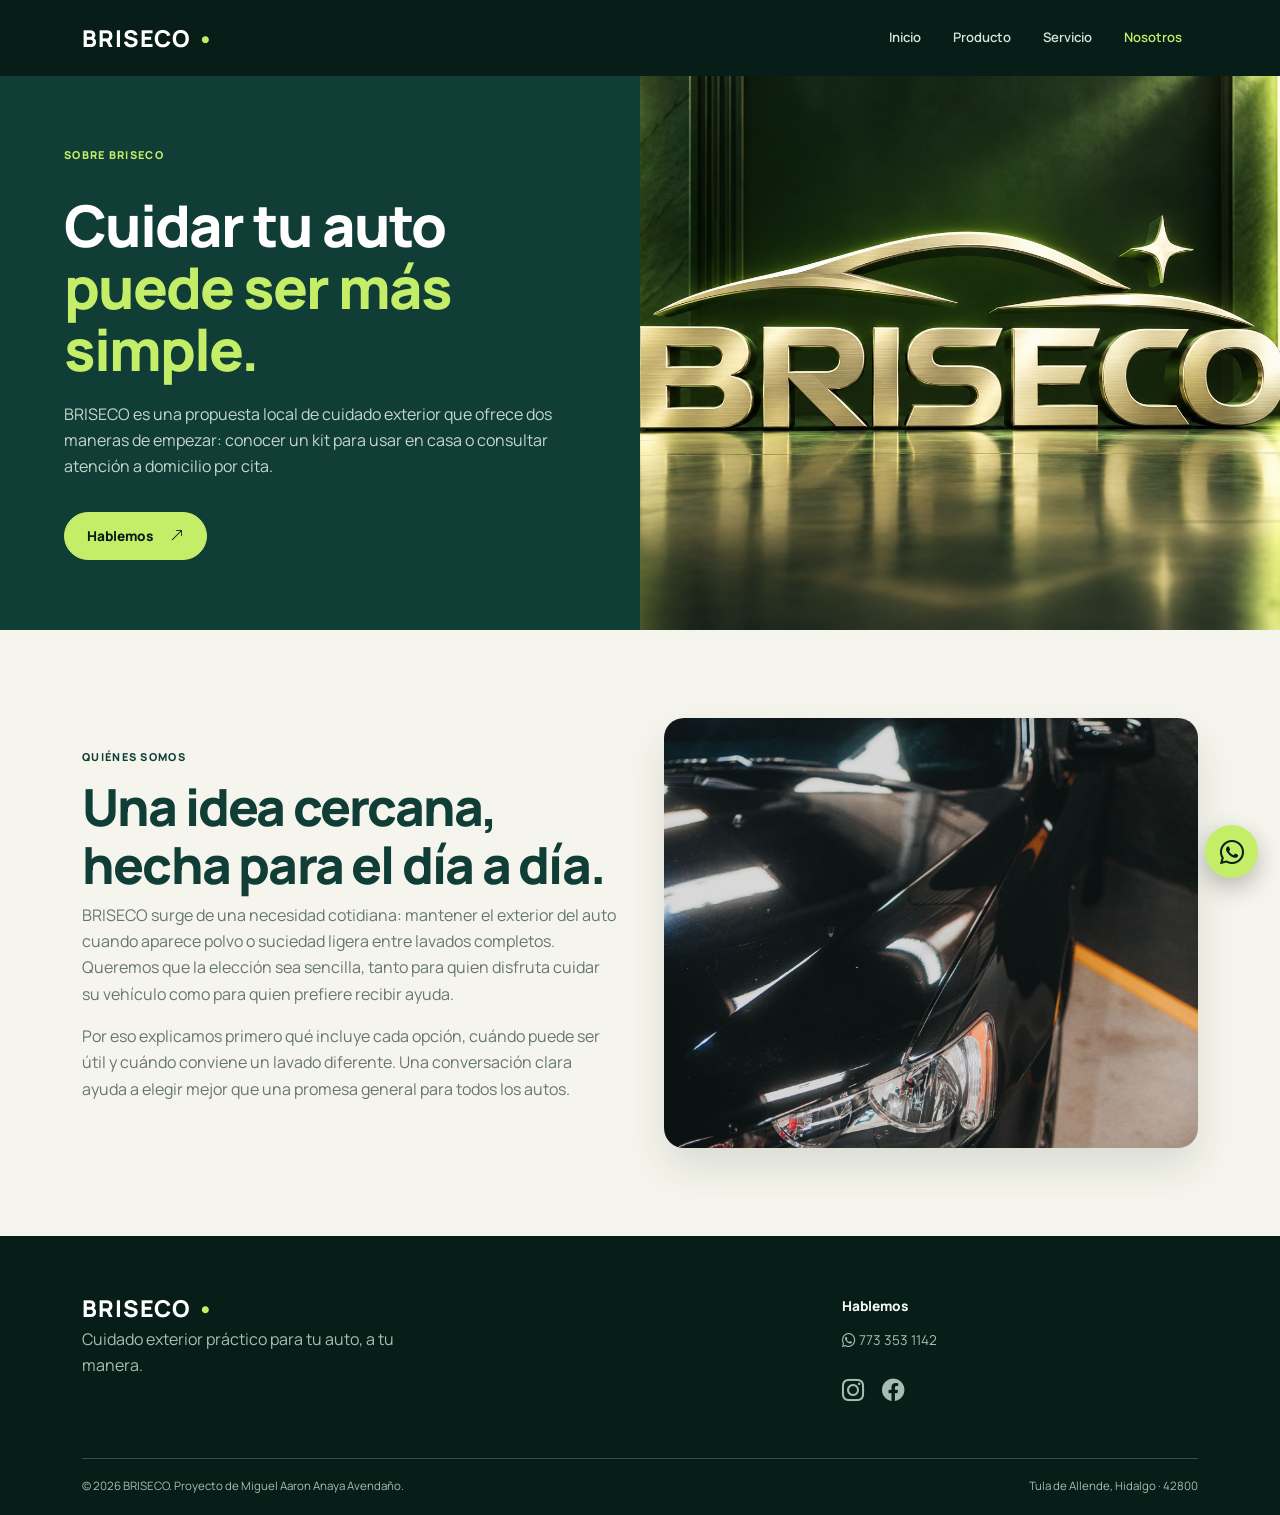
==== nosotros.html @ 742e0d3e "Este es el avance del inicio de Nosotros Profa, aquí empecé la página Nosotros. Puse el logotipo, un" ====
<!DOCTYPE html>
<html lang="es">
<head>
    <meta charset="UTF-8">
    <meta name="viewport" content="width=device-width, initial-scale=1.0">
    <meta name="description" content="Conoce el propósito de BRISECO, propuesta local de cuidado exterior de autos en Tula de Allende.">
    <title>Nosotros | BRISECO</title>
    <link rel="preconnect" href="https://fonts.googleapis.com">
    <link rel="preconnect" href="https://fonts.gstatic.com" crossorigin>
    <link href="https://fonts.googleapis.com/css2?family=Manrope:wght@400;500;600;700;800&display=swap" rel="stylesheet">
    <link href="https://cdn.jsdelivr.net/npm/bootstrap@5.3.8/dist/css/bootstrap.min.css" rel="stylesheet" integrity="sha384-sRIl4kxILFvY47J16cr9ZwB07vP4J8+LH7qKQnuqkuIAvNWLzeN8tE5YBujZqJLB" crossorigin="anonymous">
    <link href="https://cdn.jsdelivr.net/npm/bootstrap-icons@1.13.2/font/bootstrap-icons.min.css" rel="stylesheet">
    <link href="style.css" rel="stylesheet">
</head>
<body>
    <header class="site-header">
        <nav class="navbar navbar-expand-lg" aria-label="Menú principal">
            <div class="container">
                <a class="navbar-brand marca" href="index.html">BRISECO<span>•</span></a>
                <button class="navbar-toggler menu-toggle" type="button" data-bs-toggle="collapse" data-bs-target="#menuPrincipal" aria-controls="menuPrincipal" aria-expanded="false" aria-label="Abrir menú"><i class="bi bi-list" aria-hidden="true"></i></button>
                <div class="collapse navbar-collapse" id="menuPrincipal">
                    <ul class="navbar-nav ms-auto align-items-lg-center">
                        <li class="nav-item"><a class="nav-link" href="index.html">Inicio</a></li>
                        <li class="nav-item"><a class="nav-link" href="producto.html">Producto</a></li>
                        <li class="nav-item"><a class="nav-link" href="servicio.html">Servicio</a></li>
                        <li class="nav-item"><a class="nav-link active" aria-current="page" href="nosotros.html">Nosotros</a></li>
                    </ul>
                </div>
            </div>
        </nav>
    </header>
    <main>
        <section class="page-hero">
            <div class="container-fluid p-0">
                <div class="row g-0 align-items-stretch">
                    <div class="col-lg-6 page-hero-copy d-flex flex-column justify-content-center">
                        <p class="eyebrow light-text">SOBRE BRISECO</p>
                        <h1>Cuidar tu auto<br><span>puede ser más simple.</span></h1>
                        <p>BRISECO es una propuesta local de cuidado exterior que ofrece dos maneras de empezar: conocer un kit para usar en casa o consultar atención a domicilio por cita.</p>
                        <div><a class="btn btn-lima mt-3" href="https://wa.me/527733531142" target="_blank" rel="noopener noreferrer">Hablemos <i class="bi bi-arrow-up-right" aria-hidden="true"></i></a></div>
                    </div>
                    <div class="col-lg-6 page-hero-image"><img src="img/marca-briseco.jpg" alt="Logotipo dorado de BRISECO"></div>
                </div>
            </div>
        </section>

        <section class="section-space">
            <div class="container">
                <div class="row g-5 align-items-center">
                    <div class="col-lg-6">
                        <p class="eyebrow">QUIÉNES SOMOS</p>
                        <h2>Una idea cercana, hecha para el día a día.</h2>
                        <p class="subtle-text">BRISECO surge de una necesidad cotidiana: mantener el exterior del auto cuando aparece polvo o suciedad ligera entre lavados completos. Queremos que la elección sea sencilla, tanto para quien disfruta cuidar su vehículo como para quien prefiere recibir ayuda.</p>
                        <p class="subtle-text">Por eso explicamos primero qué incluye cada opción, cuándo puede ser útil y cuándo conviene un lavado diferente. Una conversación clara ayuda a elegir mejor que una promesa general para todos los autos.</p>
                    </div>
                    <div class="col-lg-6"><div class="photo-frame"><img src="img/foto-auto.jpg" alt="Automóvil oscuro fotografiado en un garaje" loading="lazy"></div></div>
                </div>
            </div>
        </section>

    </main>

    <footer class="site-footer">
        <div class="container">
            <div class="row g-4">
                <div class="col-lg-4"><a class="footer-brand" href="index.html">BRISECO<span>•</span></a><p>Cuidado exterior práctico para tu auto, a tu manera.</p></div>
                <div class="col-lg-4 ms-lg-auto"><h2>Hablemos</h2><a href="https://wa.me/527733531142" target="_blank" rel="noopener noreferrer"><i class="bi bi-whatsapp" aria-hidden="true"></i> 773 353 1142</a><div class="social-links"><a href="https://www.instagram.com/briseco.mx/" target="_blank" rel="noopener noreferrer" aria-label="Instagram de BRISECO"><i class="bi bi-instagram" aria-hidden="true"></i></a><a href="https://www.facebook.com/share/19xxkoG2mr/" target="_blank" rel="noopener noreferrer" aria-label="Facebook de BRISECO"><i class="bi bi-facebook" aria-hidden="true"></i></a></div></div>
            </div>
            <div class="footer-bottom d-flex flex-column flex-md-row justify-content-between"><span>© 2026 BRISECO. Proyecto de Miguel Aaron Anaya Avendaño.</span><span>Tula de Allende, Hidalgo · 42800</span></div>
        </div>
    </footer>
    <a class="floating-whatsapp" href="https://wa.me/527733531142" target="_blank" rel="noopener noreferrer" aria-label="Consultar BRISECO por WhatsApp"><i class="bi bi-whatsapp" aria-hidden="true"></i></a>
    <script src="https://cdn.jsdelivr.net/npm/bootstrap@5.3.8/dist/js/bootstrap.bundle.min.js" integrity="sha384-FKyoEForCGlyvwx9Hj09JcYn3nv7wiPVlz7YYwJrWVcXK/BmnVDxM+D2scQbITxI" crossorigin="anonymous"></script>
    <script src="funtion.js"></script>
</body>
</html>
---- style.css ----
* {
    box-sizing: border-box;
}
html {
    scroll-behavior: smooth;
}
body {
    margin: 0;
    color: #103e37;
    background: #f6f5ed;
    font-family: "Manrope", Arial, sans-serif;
}
img {
    max-width: 100%;
}
a {
    text-decoration: none;
}
h1, h2, h3, h4 {
    font-weight: 800;
    letter-spacing: -0.035em;
}
h2 {
    font-size: clamp(2rem, 4vw, 3.4rem);
    line-height: 1.13;
}
p {
    line-height: 1.65;
}
.site-header {
    background: #071e18;
    position: relative;
    z-index: 10;
}
.navbar {
    min-height: 76px;
}
.marca, .footer-brand {
    color: white;
    font-size: 1.45rem;
    font-weight: 800;
    letter-spacing: 0.04em;
}
.marca:hover, .footer-brand:hover {
    color: white;
}
.marca span, .footer-brand span {
    color: #c5ee68;
    margin-left: 6px;
}
.navbar .nav-link {
    color: #d6e2dc;
    font-size: 0.82rem;
    font-weight: 600;
    margin: 0 8px;
    transition: color .2s ease, transform .2s ease;
}
.navbar .nav-link:hover, .navbar .nav-link.active {
    color: #c5ee68;
}
.navbar .nav-link:hover {
    transform: translateY(-2px);
}
.menu-toggle {
    color: #c5ee68;
    border: 1px solid #547064;
    font-size: 1.7rem;
}
.menu-toggle:focus {
    box-shadow: 0 0 0 3px #c5ee6860;
}
.btn {
    border-radius: 999px;
    font-weight: 800;
    font-size: 0.85rem;
    padding: 13px 22px;
    transition: transform .25s, background .25s, box-shadow .25s;
}
.btn i {
    margin-left: 14px;
}
.btn:hover {
    transform: translateY(-3px);
}

.btn-lima {
    color: #071e18;
    background: #c5ee68;
    border: 1px solid #c5ee68;
}
.btn-lima:hover {
    color: #071e18;
    background: #d8ff85;
    box-shadow: 0 10px 25px #c5ee682d;
}

.btn-dark-green {
    color: white;
    background: #071e18;
    border: 1px solid #071e18;
}
.btn-dark-green:hover {
    color: white;
    background: #245a49;
}

.hero-home {
    background: #071e18;
    color: white;
}
.hero-copy {
    min-height: 620px;
    padding: 70px max(5vw, 32px);
    animation: aparecer .8s ease both;
}
.hero-copy h1 {
    margin: 28px 0 24px;
    font-size: clamp(3.2rem, 5vw, 5.8rem);
    line-height: 1.06;
}
.hero-copy h1 span, .page-hero h1 span {
    color: #c5ee68;
}
.pill {
    display: inline-block;
    width: fit-content;
    border-radius: 999px;
    padding: 9px 15px;
    font-size: 0.67rem;
    font-weight: 800;
    letter-spacing: .08em;
}
.pill-dark {
    color: #c5ee68;
    background: #1b4231;
}
.hero-lead {
    max-width: 550px;
    color: #bdcec4;
    font-size: 1.08rem;
}
.hero-visual {
    min-height: 620px;
    position: relative;
    overflow: hidden;
}
.hero-visual .carousel {
    position: absolute;
    top: 0;
    right: 0;
    bottom: 0;
    left: 0;
}
.hero-visual .carousel-inner, .hero-visual .carousel-item {
    height: 100%;
}
.hero-visual .carousel-item {
    position: relative;
    overflow: hidden;
}
.hero-visual img {
    width: 100%;
    height: 100%;
    object-fit: cover;
    position: absolute;
    top: 0;
    left: 0;
}
.hero-visual .carousel-item.active img {
    animation: acercar 4.5s ease both;
}
.hero-visual .carousel-control-prev, .hero-visual .carousel-control-next {
    width: 12%;
    opacity: 0.8;
}
.hero-visual .carousel-control-prev:hover, .hero-visual .carousel-control-next:hover {
    opacity: 1;
}
.quick-strip {
    padding: 22px 0;
    background: #c5ee68;
}
.quick-strip .col-md-4 {
    transition: transform .3s ease;
}
.quick-strip .col-md-4:hover {
    transform: translateY(-4px);
}
.quick-strip p {
    margin: 0;
    color: #071e18;
}
.quick-strip strong, .quick-strip span {
    display: block;
}
.quick-strip strong {
    font-size: 0.9rem;
}
.quick-strip span {
    margin-top: 3px;
    font-size: 0.82rem;
}

.section-space {
    padding: 88px 0;
}
.eyebrow {
    margin-bottom: 12px;
    color: #103e37;
    font-size: 0.68rem;
    font-weight: 800;
    letter-spacing: .12em;
}
.section-intro, .subtle-text {
    color: #65776e;
}
.offer-card {
    padding: 12px;
    background: white;
    border: 1px solid #e5ebdf;
    border-radius: 21px;
    box-shadow: 0 6px 0 #e3ead9;
    transition: transform .3s, box-shadow .3s;
}
.offer-card:hover, .feature-box:hover, .feature-box.resaltada {
    transform: translateY(-7px);
    box-shadow: 0 18px 35px #173c2a1b;
}
.offer-photo {
    height: 320px;
    position: relative;
    overflow: hidden;
    border-radius: 13px;
}
.offer-photo img {
    width: 100%;
    height: 100%;
    object-fit: cover;
    transition: transform .6s ease, filter .6s ease;
}
.offer-card:hover img {
    transform: scale(1.08);
    filter: brightness(1.08);
}
.offer-content {
    padding: 24px 12px 12px;
}
.offer-content h3 {
    font-size: 1.5rem;
}
.offer-content p {
    color: #65776e;
}
.chip-row {
    display: flex;
    flex-wrap: wrap;
    gap: 8px;
    margin: 18px 0;
}
.chip-row span {
    padding: 7px 12px;
    border-radius: 999px;
    background: #edf3e6;
    color: #225447;
    font-size: 0.7rem;
    font-weight: 800;
    transition: transform .25s ease, background .25s ease;
}
.chip-row span:hover {
    transform: translateY(-3px);
    background: #c5ee68;
}

.dark-section {
    color: white;
    background: #103e37;
}
.dark-section h2 {
    margin-bottom: 24px;
}
.eyebrow.light-text {
    color: #c5ee68;
}
.muted-light {
    color: #bed1c8;
}
.benefit-item {
    display: flex;
    gap: 20px;
    margin: 12px 0;
    padding: 21px;
    border-radius: 15px;
    background: #205246;
    transition: transform .3s, background .3s;
}
.benefit-item:hover {
    transform: translateX(7px);
    background: #296754;
}
.benefit-item > span {
    color: #c5ee68;
    font-size: 0.8rem;
    font-weight: 800;
}
.benefit-item h3 {
    margin-bottom: 5px;
    font-size: 1.1rem;
}
.benefit-item p {
    margin: 0;
    color: #c1d2ca;
    font-size: 0.88rem;
}

.soft-section {
    background: #eaf0e5;
}
.photo-frame {
    overflow: hidden;
    border-radius: 20px;
    box-shadow: 0 20px 40px #092d1b1e;
    transition: box-shadow .5s ease, transform .5s ease;
}
.photo-frame:hover {
    transform: translateY(-6px);
    box-shadow: 0 26px 48px #092d1b30;
}
.photo-frame img {
    display: block;
    width: 100%;
    height: 430px;
    object-fit: cover;
    transition: transform .5s;
}
.photo-frame:hover img {
    transform: scale(1.08);
}

body.animaciones .visible .photo-frame,
body.animaciones .visible .benefit-item {
    animation: aparecerTarjeta .65s ease backwards;
}
body.animaciones .visible .benefit-item:nth-child(2) {
    animation-delay: .12s;
}
body.animaciones .visible .benefit-item:nth-child(3) {
    animation-delay: .24s;
}
@keyframes aparecerTarjeta {
    from { opacity: 0; transform: translateY(20px); }
    to { opacity: 1; transform: translateY(0); }
}

.step-card {
    height: 100%;
    padding: 24px;
    border-top: 1px solid #d6e2d3;
    border-radius: 14px;
    transition: transform .3s ease, background .3s ease, box-shadow .3s ease;
}
.step-card:hover {
    transform: translateY(-6px);
    background: white;
    box-shadow: 0 14px 30px #173c2a1b;
}
.step-number {
    display: grid;
    place-items: center;
    width: 42px;
    height: 42px;
    margin-bottom: 20px;
    border-radius: 50%;
    background: #c5ee68;
    font-size: 0.75rem;
    font-weight: 800;
}
.step-card h3 {
    font-size: 1.06rem;
}
.step-card p {
    margin: 0;
    color: #65776e;
    font-size: 0.9rem;
}
.cta-panel {
    gap: 25px;
    padding: 45px;
    border-radius: 22px;
    background: linear-gradient(110deg, #c5ee68, #e0f7aa, #c5ee68);
    background-size: 200% 100%;
    animation: brilloFondo 9s ease infinite;
}
.cta-panel h2 {
    max-width: 700px;
    font-size: clamp(1.9rem, 3vw, 2.7rem);
}
.cta-panel p:last-child {
    margin: 0;
}
.cta-panel .btn {
    flex: none;
}

@keyframes brilloFondo {
    0%, 100% { background-position: 0% 50%; }
    50% { background-position: 100% 50%; }
}

.page-hero {
    color: white;
    background: #103e37;
    overflow: hidden;
}
.page-hero-copy {
    min-height: 420px;
    padding: 70px max(5vw, 32px);
    animation: aparecer .7s ease both;
}
.page-hero h1 {
    margin: 18px 0 20px;
    font-size: clamp(2.9rem, 4.5vw, 5.1rem);
    line-height: 1.08;
}
.page-hero p:not(.eyebrow) {
    max-width: 610px;
    color: #c6d6ce;
}
.page-hero-image {
    min-height: 420px;
    position: relative;
    overflow: hidden;
    animation: aparecerImagen .9s ease both;
}
.page-hero-image img {
    width: 100%;
    height: 100%;
    object-fit: cover;
    position: absolute;
    top: 0;
    left: 0;
    transition: transform .7s ease, filter .7s ease;
}
.page-hero-image:hover img {
    transform: scale(1.06);
    filter: brightness(1.08);
}

.feature-box {
    height: 100%;
    padding: 25px;
    border: 1px solid #e1e8db;
    border-radius: 18px;
    background: white;
    transition: transform .3s, box-shadow .3s;
}
.feature-box i {
    display: inline-block;
    margin-bottom: 15px;
    color: #103e37;
    font-size: 1.8rem;
    transition: transform .3s ease;
}
.feature-box:hover i {
    transform: rotate(-8deg) scale(1.1);
}
.feature-box h3 {
    font-size: 1.2rem;
}
.feature-box p {
    margin-bottom: 0;
    color: #65776e;
    font-size: 0.9rem;
}

.info-card {
    height: 100%;
    padding: 28px;
    border: 1px solid #dde8d6;
    border-top: 3px solid #d7b66d;
    border-radius: 18px;
    background: white;
    box-shadow: 0 8px 24px #173c2a10;
    transition: transform .3s ease, box-shadow .3s ease, border-color .3s ease;
}
.info-card:hover {
    transform: translateY(-7px);
    border-color: #a7cb79;
    box-shadow: 0 18px 36px #173c2a22;
}
.info-card i {
    display: inline-block;
    margin-bottom: 16px;
    color: #2d7253;
    font-size: 1.9rem;
    transition: transform .3s ease;
}
.info-card:hover i {
    transform: rotate(-8deg) scale(1.12);
}
.info-card h3 {
    font-size: 1.18rem;
}
.info-card p {
    color: #65776e;
    font-size: 0.92rem;
}
.info-card a {
    color: #1f6747;
    font-weight: 800;
}
.info-card a:hover {
    color: #103e37;
}
.numbered-list {
    display: flex;
    gap: 18px;
    margin-bottom: 25px;
}
.numbered-list > span {
    color: #8aad45;
    font-weight: 800;
}
.numbered-list h3 {
    font-size: 1.05rem;
}
.numbered-list p {
    color: #65776e;
}

.check-list {
    padding: 0;
    list-style: none;
}
.check-list li {
    margin: 14px 0;
    padding-left: 28px;
    position: relative;
}
.check-list li::before {
    content: "✓";
    position: absolute;
    left: 0;
    color: #477b41;
    font-weight: 800;
}

.site-footer {
    padding: 55px 0 20px;
    color: #f3f7f1;
    background: #071e18;
}
.site-footer p {
    color: #a8bdb1;
}
.site-footer h2 {
    margin: 8px 0 16px;
    font-size: 0.85rem;
    letter-spacing: 0;
}
.site-footer a:not(.footer-brand) {
    display: block;
    margin: 7px 0;
    color: #a8bdb1;
    font-size: 0.85rem;
    transition: color .25s ease, transform .25s ease;
}
.site-footer a:hover {
    color: #c5ee68;
    transform: translateX(4px);
}
.social-links {
    display: flex;
    gap: 18px;
    margin-top: 15px;
}
.site-footer .social-links a {
    font-size: 1.4rem;
}
.footer-bottom {
    gap: 10px;
    margin-top: 45px;
    padding-top: 18px;
    border-top: 1px solid #315246;
    color: #a8bdb1;
    font-size: 0.72rem;
}
.floating-whatsapp {
    display: grid;
    place-items: center;
    width: 53px;
    height: 53px;
    position: fixed;
    right: 22px;
    bottom: 22px;
    z-index: 20;
    border-radius: 50%;
    color: #071e18;
    background: #c5ee68;
    box-shadow: 0 9px 25px #0004;
    font-size: 1.5rem;
    transition: transform .2s;
    animation: pulso 3s ease-in-out infinite;
}
.floating-whatsapp:hover {
    transform: scale(1.1);
    color: #071e18;
}

@keyframes pulso {
    0%, 100% { box-shadow: 0 9px 25px #0004; }
    50% { box-shadow: 0 9px 28px #c5ee6899; }
}

body.animaciones main > section:not(.hero-home):not(.page-hero) {
    opacity: 0;
    transform: translateY(28px);
    transition: opacity .7s ease, transform .7s ease;
}
body.animaciones main > section.visible:not(.hero-home):not(.page-hero) {
    opacity: 1;
    transform: translateY(0);
}
@keyframes aparecer {
    from { opacity: 0; transform: translateY(15px); }
    to { opacity: 1; transform: translateY(0); }
}
@keyframes acercar {
    from { transform: scale(1.08); }
    to { transform: scale(1); }
}
@keyframes aparecerImagen {
    from { opacity: 0; transform: translateX(22px); }
    to { opacity: 1; transform: translateX(0); }
}

@media (max-width: 991px) {
    .page-hero-copy {
        min-height: 0;
        padding: 65px 6%;
    }
    .page-hero-image {
        min-height: 380px;
    }
    .navbar .nav-link {
        margin: 8px 0;
    }
    .hero-copy {
        min-height: 0;
        padding: 65px 6%;
    }
    .hero-visual {
        min-height: 450px;
    }
}
@media (max-width: 767px) {
    .page-hero-copy {
        padding: 58px 6%;
    }
    .page-hero h1 {
        font-size: 2.8rem;
    }
    .page-hero-image {
        min-height: 310px;
    }
    .cta-panel {
        padding: 28px;
    }
    .photo-frame img {
        height: 310px;
    }
    .section-space {
        padding: 62px 0;
    }
    .offer-photo {
        height: 260px;
    }
    .hero-copy h1 {
        font-size: 3.1rem;
    }
    .hero-visual {
        min-height: 360px;
    }
    .quick-strip .col-md-4 {
        padding-left: 20px;
    }
}
@media (prefers-reduced-motion: reduce) {
    *, *::before, *::after {
        scroll-behavior: auto !important;
        animation-duration: .01ms !important;
        animation-iteration-count: 1 !important;
        transition-duration: .01ms !important;
    }
    body.animaciones main > section {
        opacity: 1 !important;
        transform: none !important;
    }
}
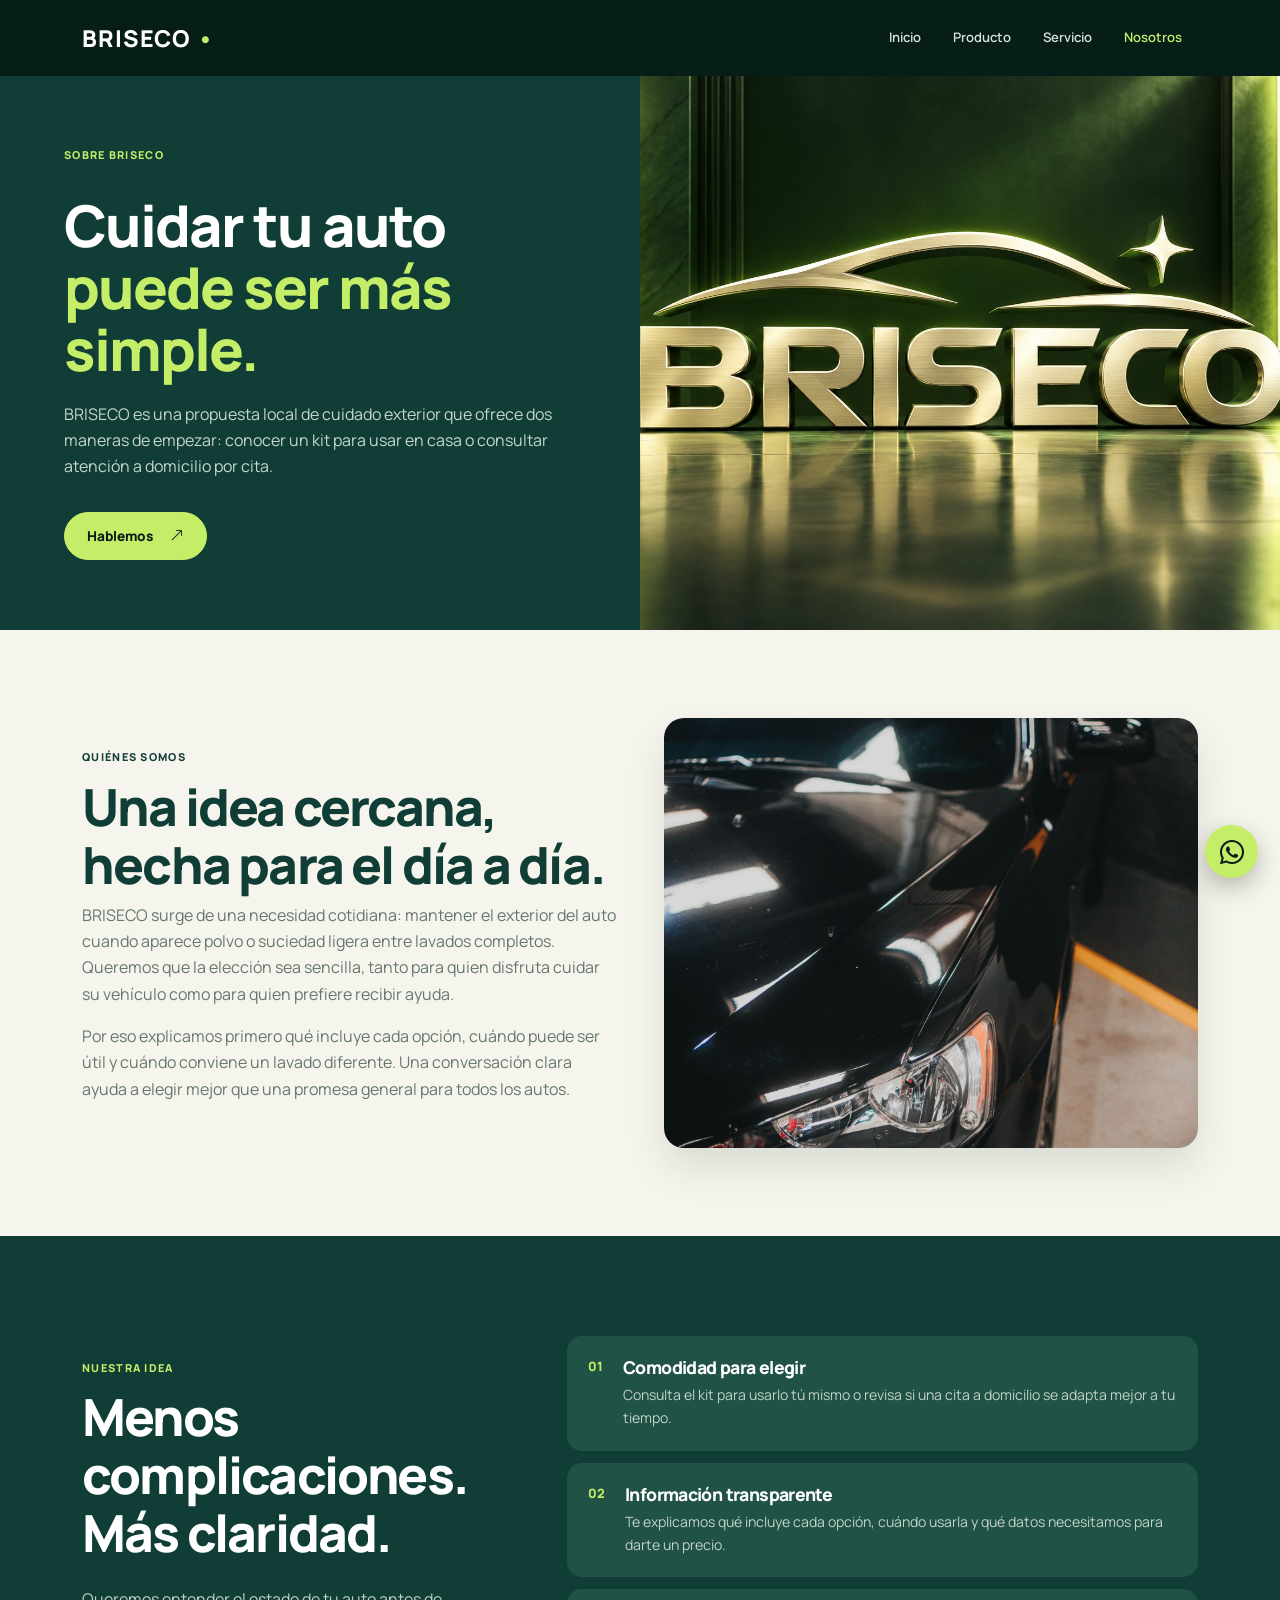
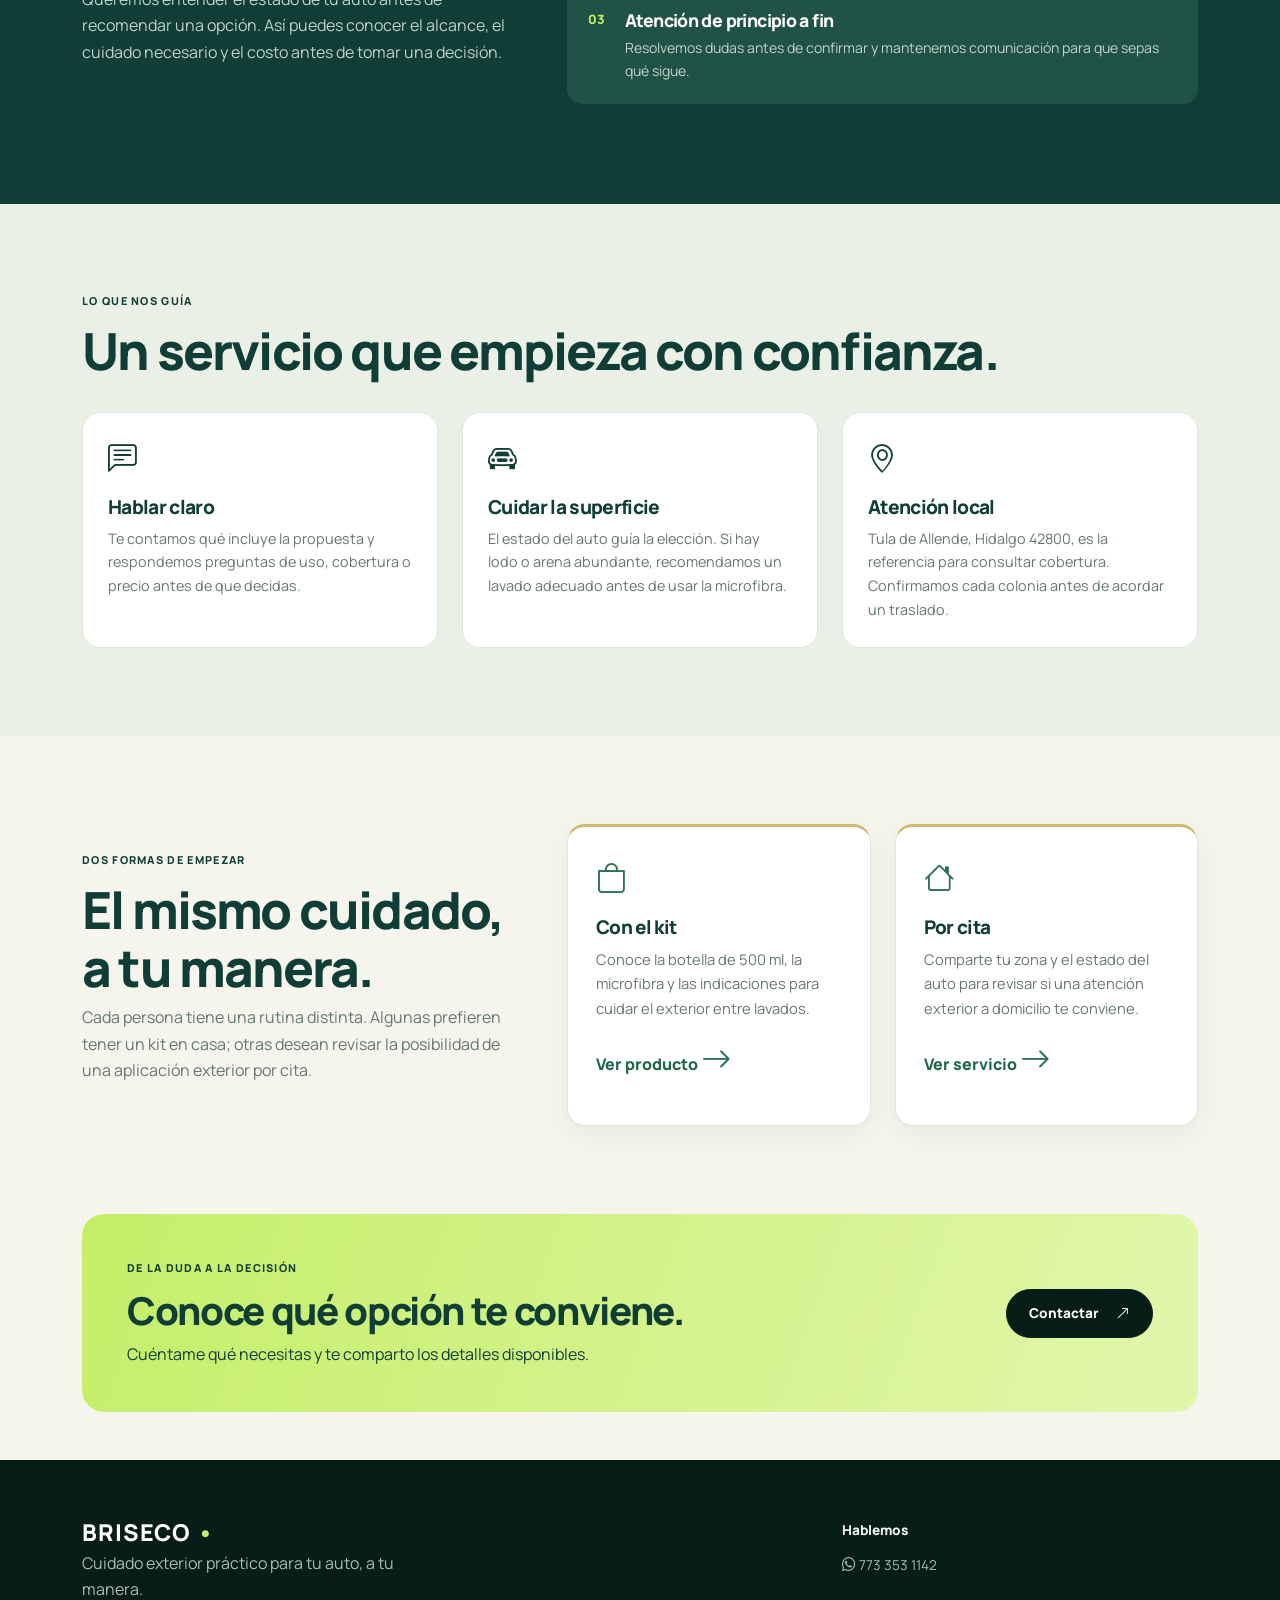
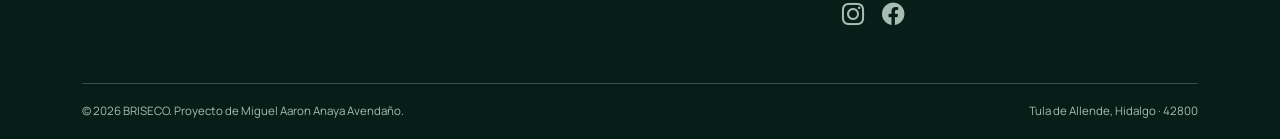
==== commit 3e343a77: "Este es el avance de las ideas de Nosotros Profa, aquí seguí con Nosotros. Agregué la parte donde ex" ====
--- a/nosotros.html
+++ b/nosotros.html
@@ -58,6 +58,50 @@
             </div>
         </section>
 
+        <section class="section-space dark-section">
+            <div class="container">
+                <div class="row g-5 align-items-center">
+                    <div class="col-lg-5"><p class="eyebrow light-text">NUESTRA IDEA</p><h2>Menos complicaciones.<br>Más claridad.</h2><p class="muted-light">Queremos entender el estado de tu auto antes de recomendar una opción. Así puedes conocer el alcance, el cuidado necesario y el costo antes de tomar una decisión.</p></div>
+                    <div class="col-lg-7">
+                        <article class="benefit-item d-flex"><span>01</span><div><h3>Comodidad para elegir</h3><p>Consulta el kit para usarlo tú mismo o revisa si una cita a domicilio se adapta mejor a tu tiempo.</p></div></article>
+                        <article class="benefit-item d-flex"><span>02</span><div><h3>Información transparente</h3><p>Te explicamos qué incluye cada opción, cuándo usarla y qué datos necesitamos para darte un precio.</p></div></article>
+                        <article class="benefit-item d-flex"><span>03</span><div><h3>Atención de principio a fin</h3><p>Resolvemos dudas antes de confirmar y mantenemos comunicación para que sepas qué sigue.</p></div></article>
+                    </div>
+                </div>
+            </div>
+        </section>
+
+        <section class="section-space soft-section">
+            <div class="container">
+                <p class="eyebrow">LO QUE NOS GUÍA</p>
+                <h2>Un servicio que empieza con confianza.</h2>
+                <div class="row g-4 mt-2">
+                    <div class="col-md-4"><article class="feature-box"><i class="bi bi-chat-left-text" aria-hidden="true"></i><h3>Hablar claro</h3><p>Te contamos qué incluye la propuesta y respondemos preguntas de uso, cobertura o precio antes de que decidas.</p></article></div>
+                    <div class="col-md-4"><article class="feature-box"><i class="bi bi-car-front" aria-hidden="true"></i><h3>Cuidar la superficie</h3><p>El estado del auto guía la elección. Si hay lodo o arena abundante, recomendamos un lavado adecuado antes de usar la microfibra.</p></article></div>
+                    <div class="col-md-4"><article class="feature-box"><i class="bi bi-geo-alt" aria-hidden="true"></i><h3>Atención local</h3><p>Tula de Allende, Hidalgo 42800, es la referencia para consultar cobertura. Confirmamos cada colonia antes de acordar un traslado.</p></article></div>
+                </div>
+            </div>
+        </section>
+
+        <section class="section-space">
+            <div class="container">
+                <div class="row g-5 align-items-center">
+                    <div class="col-lg-5">
+                        <p class="eyebrow">DOS FORMAS DE EMPEZAR</p>
+                        <h2>El mismo cuidado, a tu manera.</h2>
+                        <p class="subtle-text">Cada persona tiene una rutina distinta. Algunas prefieren tener un kit en casa; otras desean revisar la posibilidad de una aplicación exterior por cita.</p>
+                    </div>
+                    <div class="col-lg-7">
+                        <div class="row g-4">
+                            <div class="col-sm-6"><div class="info-card"><i class="bi bi-bag" aria-hidden="true"></i><h3>Con el kit</h3><p>Conoce la botella de 500 ml, la microfibra y las indicaciones para cuidar el exterior entre lavados.</p><a href="producto.html">Ver producto <i class="bi bi-arrow-right" aria-hidden="true"></i></a></div></div>
+                            <div class="col-sm-6"><div class="info-card"><i class="bi bi-house" aria-hidden="true"></i><h3>Por cita</h3><p>Comparte tu zona y el estado del auto para revisar si una atención exterior a domicilio te conviene.</p><a href="servicio.html">Ver servicio <i class="bi bi-arrow-right" aria-hidden="true"></i></a></div></div>
+                        </div>
+                    </div>
+                </div>
+            </div>
+        </section>
+
+        <section class="container pb-5"><div class="cta-panel d-flex flex-column flex-lg-row align-items-lg-center justify-content-between"><div><p class="eyebrow">DE LA DUDA A LA DECISIÓN</p><h2>Conoce qué opción te conviene.</h2><p>Cuéntame qué necesitas y te comparto los detalles disponibles.</p></div><a class="btn btn-dark-green" href="https://wa.me/527733531142" target="_blank" rel="noopener noreferrer">Contactar <i class="bi bi-arrow-up-right" aria-hidden="true"></i></a></div></section>
     </main>
 
     <footer class="site-footer">
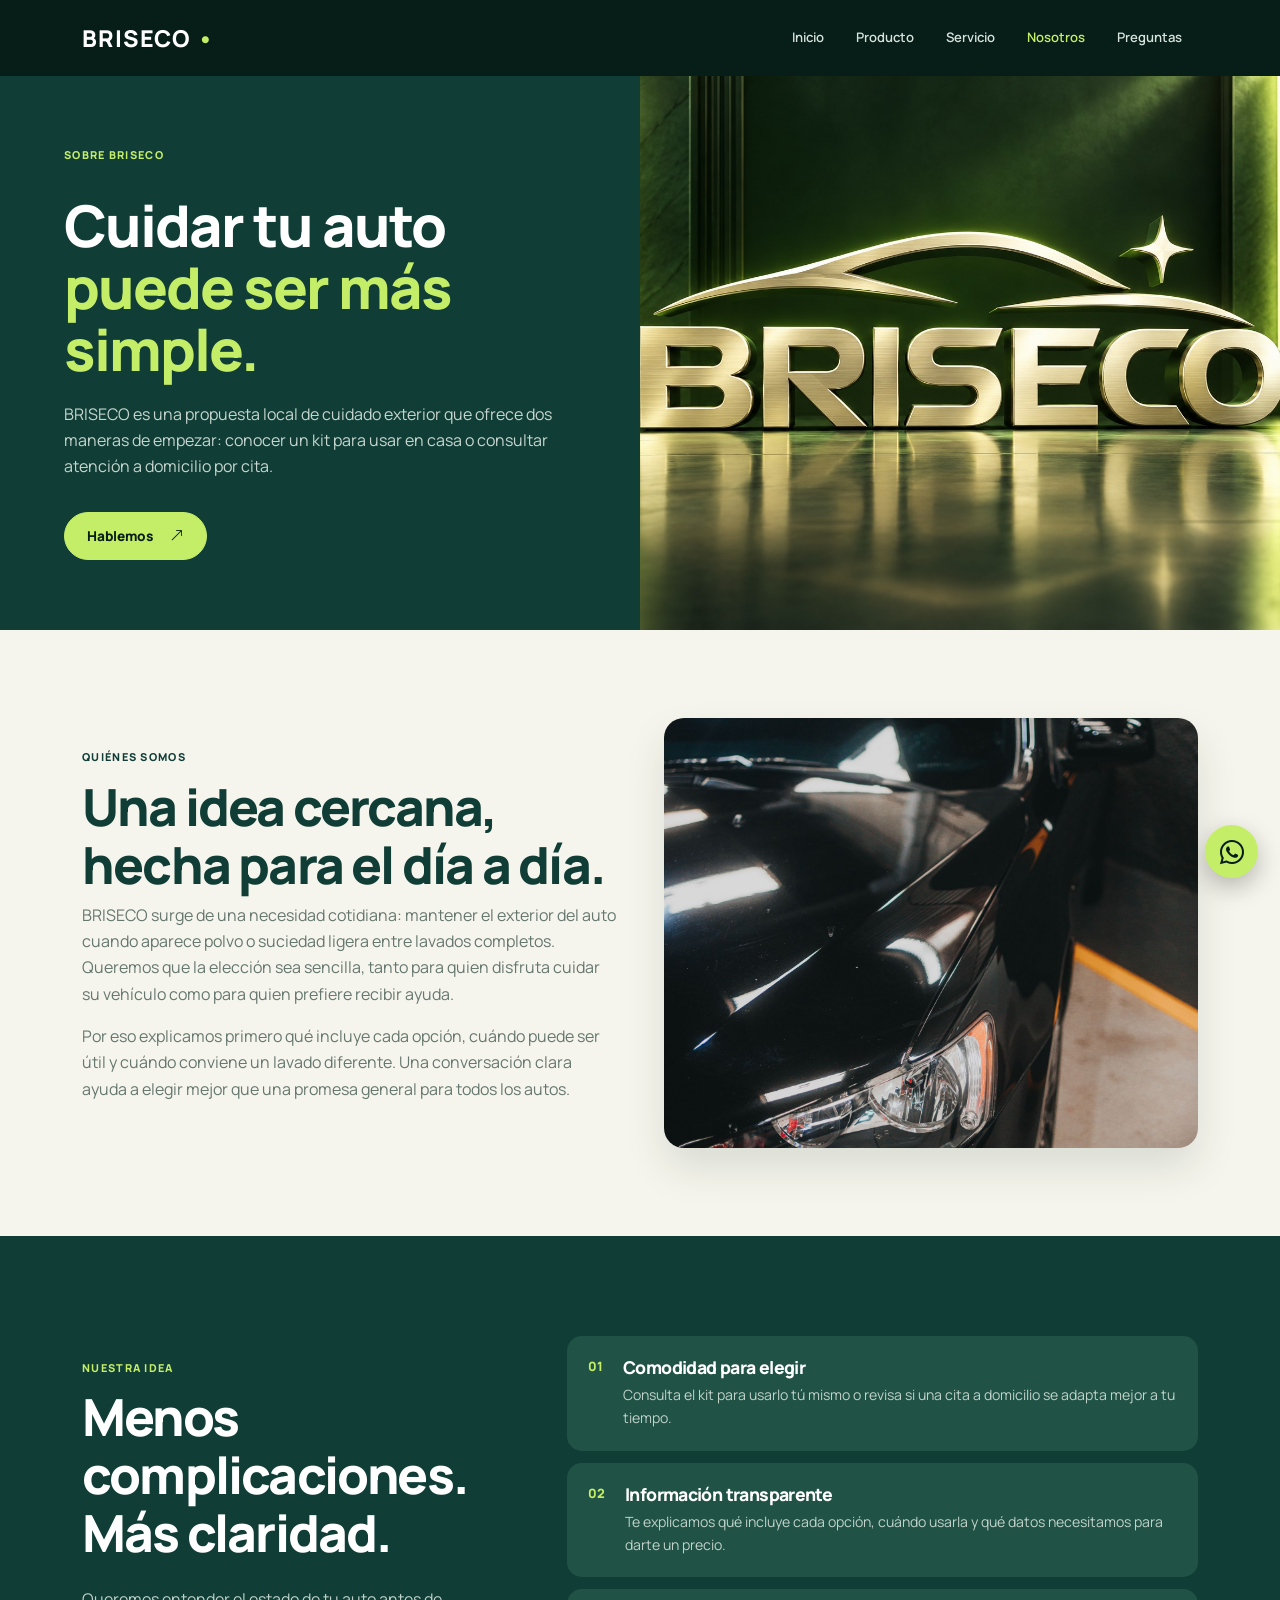
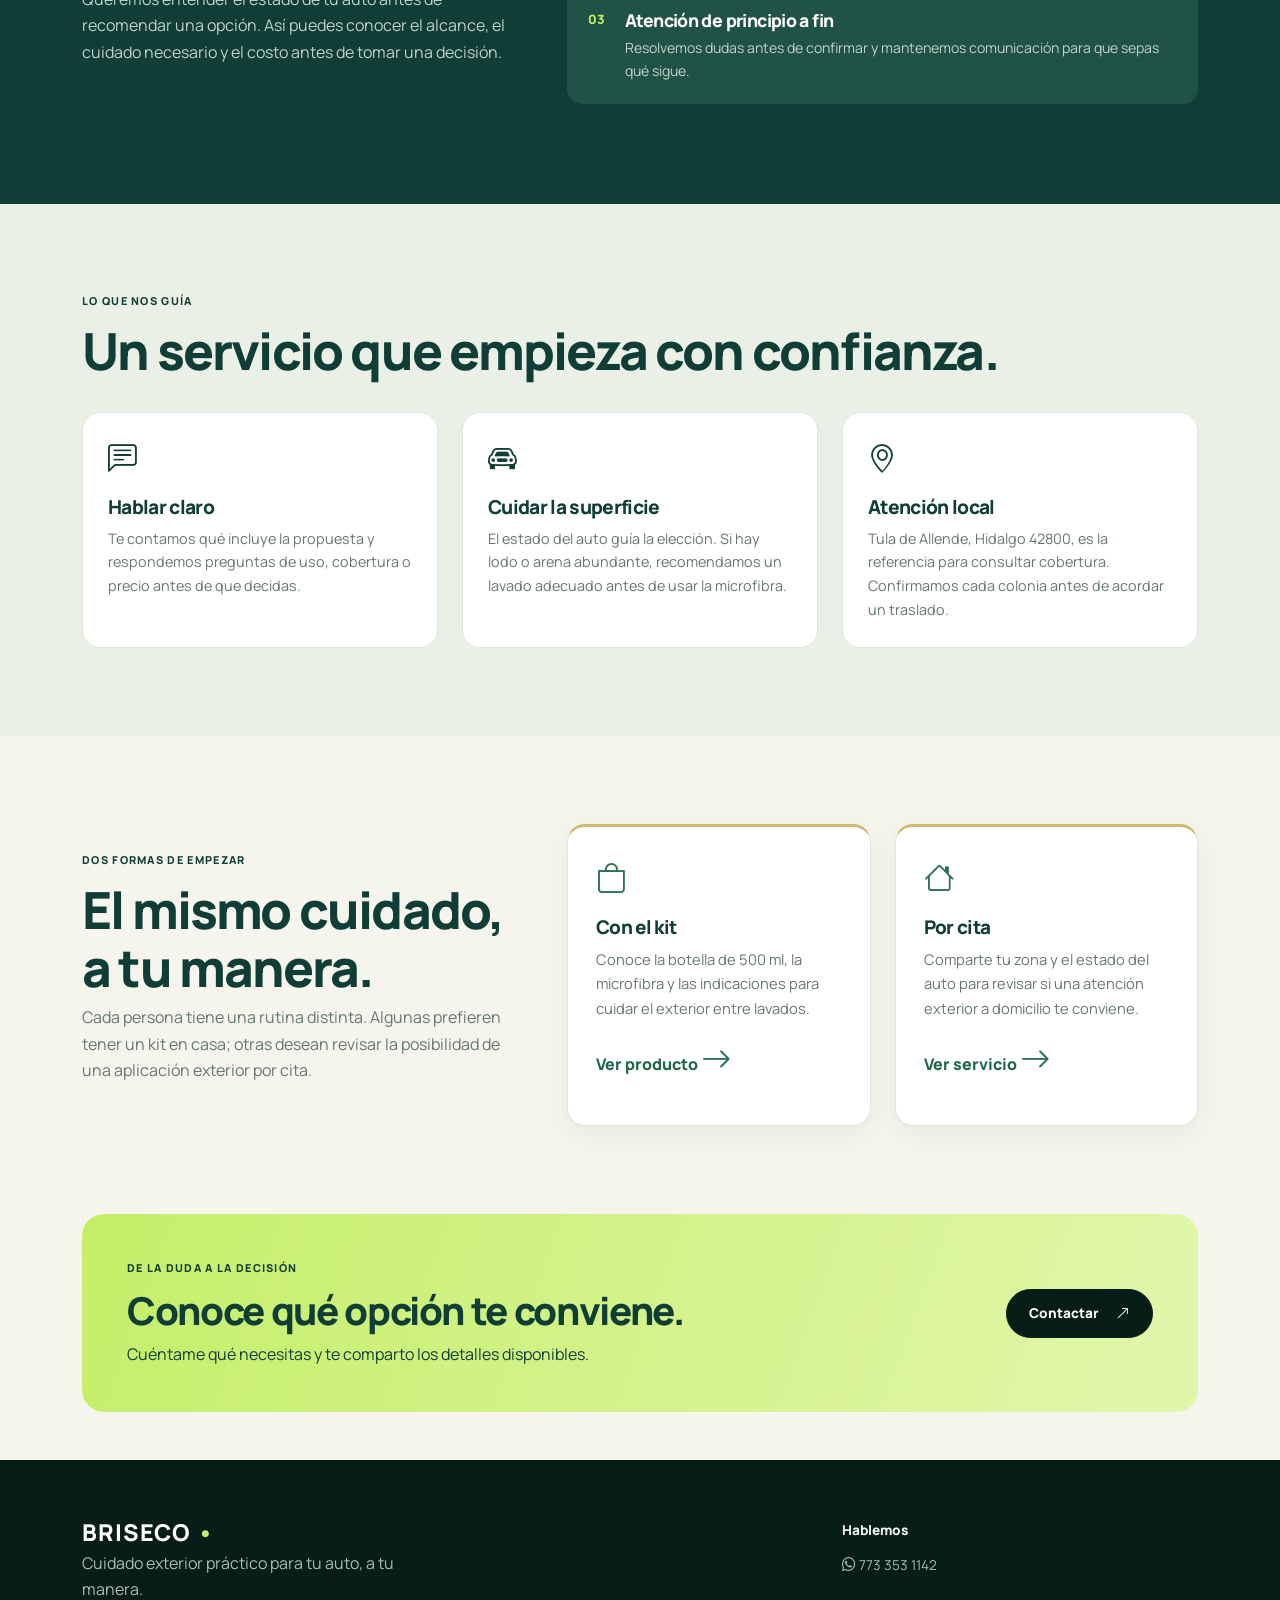
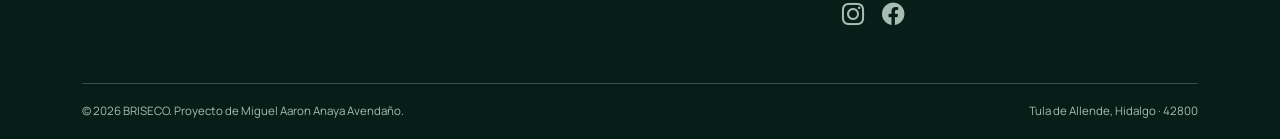
==== commit 9b4abc5a: "Este es el avance de Preguntas frecuentes Profa, aquí hice la página de Preguntas con ocho dudas que" ====
--- a/nosotros.html
+++ b/nosotros.html
@@ -24,6 +24,7 @@
                         <li class="nav-item"><a class="nav-link" href="producto.html">Producto</a></li>
                         <li class="nav-item"><a class="nav-link" href="servicio.html">Servicio</a></li>
                         <li class="nav-item"><a class="nav-link active" aria-current="page" href="nosotros.html">Nosotros</a></li>
+                        <li class="nav-item"><a class="nav-link" href="preguntas.html">Preguntas</a></li>
                     </ul>
                 </div>
             </div>
--- a/style.css
+++ b/style.css
@@ -542,6 +542,34 @@
     left: 0;
     color: #477b41;
     font-weight: 800;
+}
+
+.accordion-item {
+    margin-bottom: 12px;
+    overflow: hidden;
+    border: 1px solid #dce6d5;
+    border-radius: 12px !important;
+    transition: border-color .3s ease, box-shadow .3s ease;
+}
+.accordion-item:hover {
+    border-color: #a7cb79;
+    box-shadow: 0 8px 20px #173c2a12;
+}
+.accordion-button {
+    color: #103e37;
+    background: white;
+    font-weight: 800;
+    box-shadow: none !important;
+}
+.accordion-button:not(.collapsed) {
+    color: #103e37;
+    background: #eaf0e5;
+}
+.accordion-button:focus {
+    border-color: #c5ee68;
+}
+.accordion-body {
+    color: #62756b;
 }
 
 .site-footer {
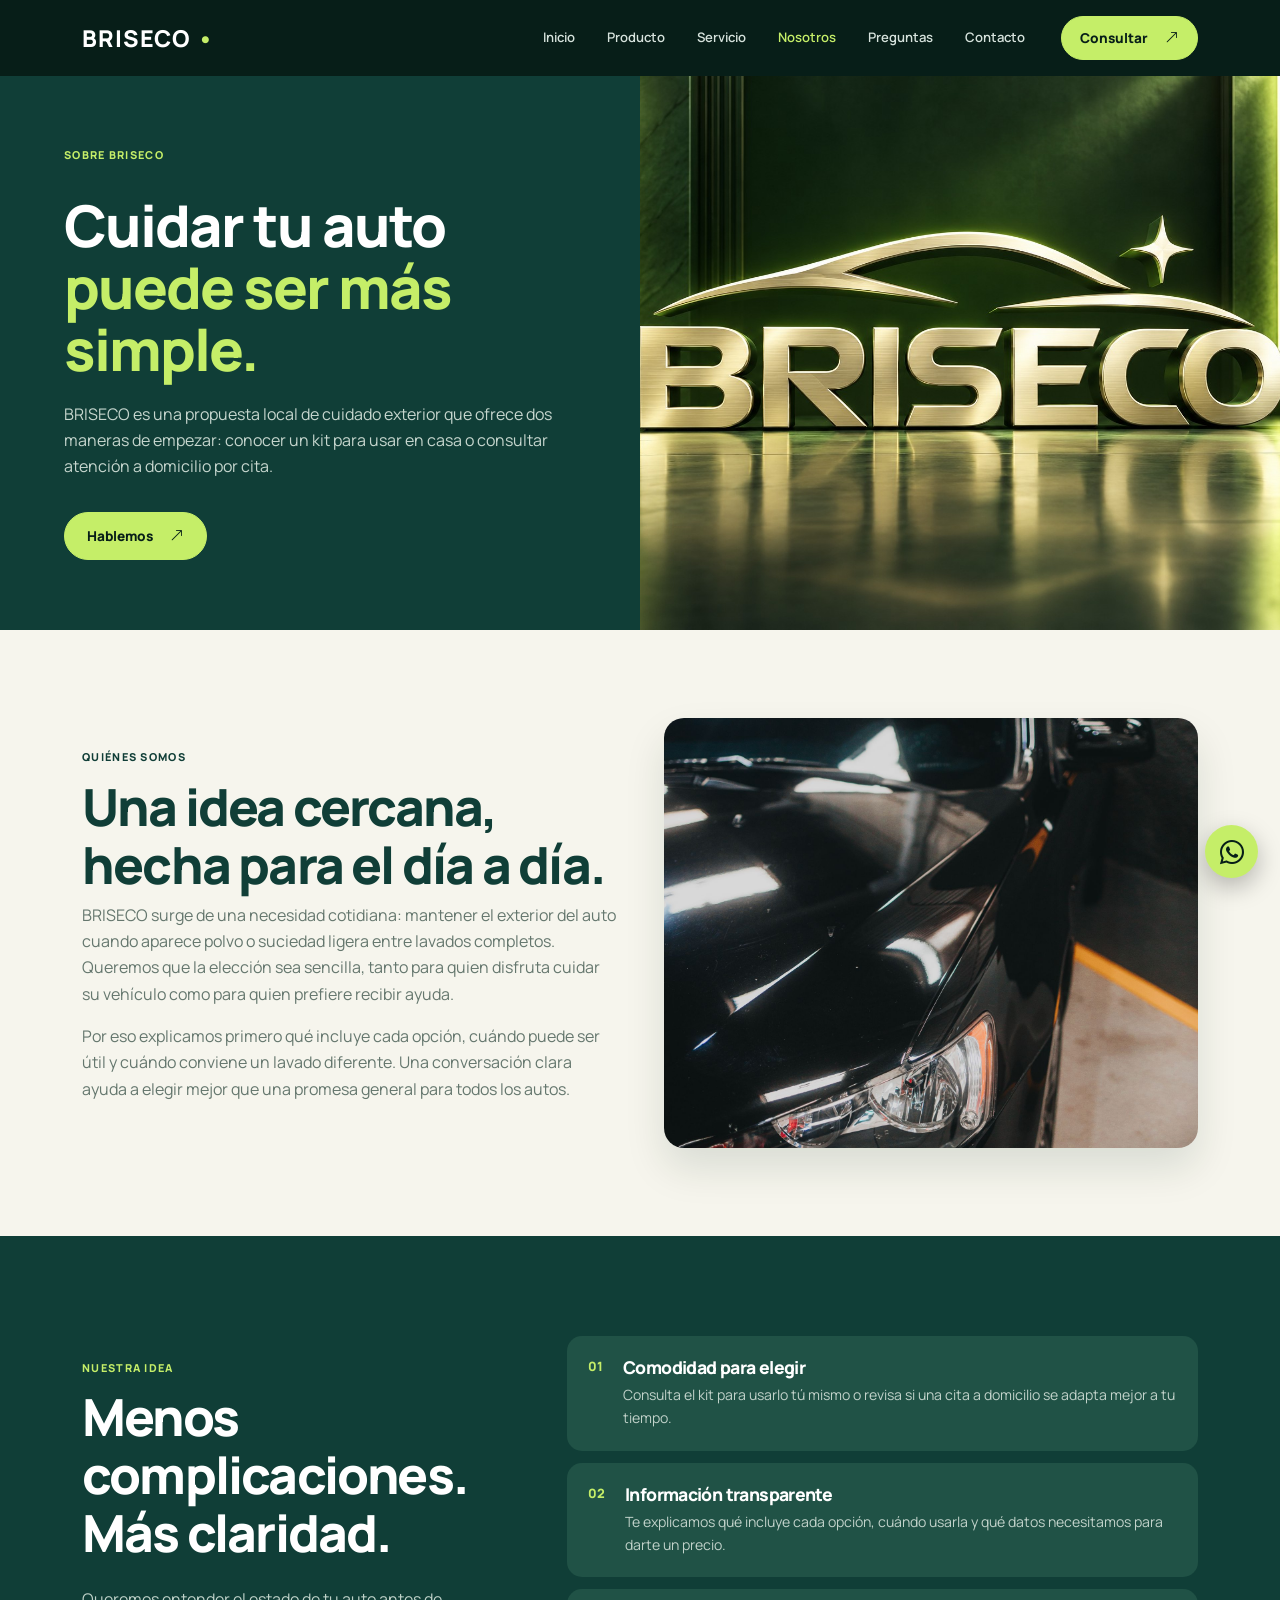
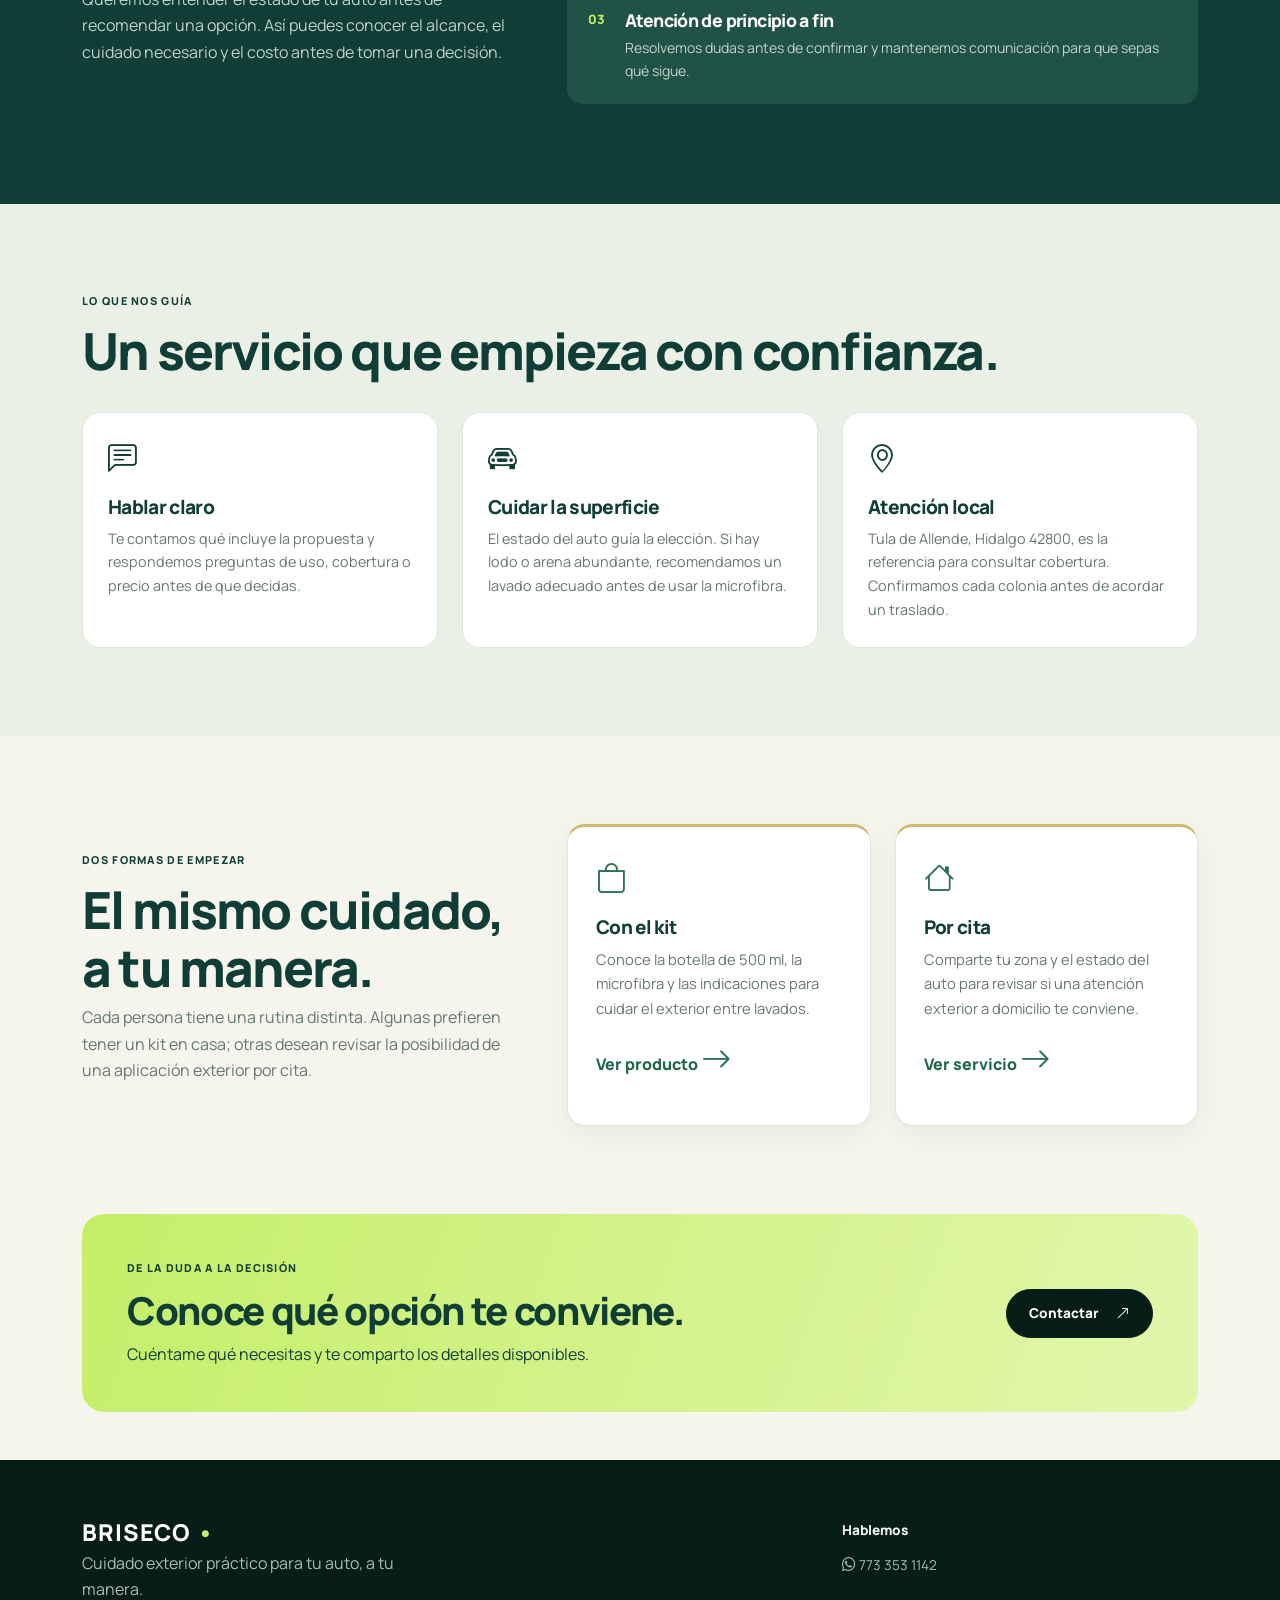
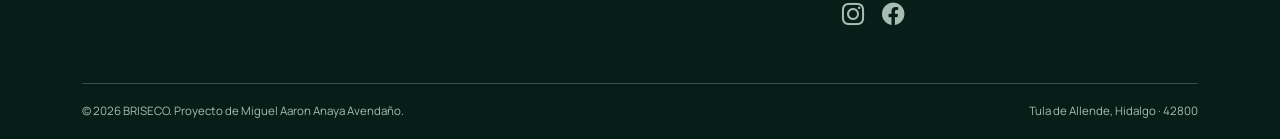
==== commit 078e9c9f: "Este es el avance de Contacto y el mapa Profa, aquí armé la página de Contacto con las opciones de W" ====
--- a/nosotros.html
+++ b/nosotros.html
@@ -25,6 +25,8 @@
                         <li class="nav-item"><a class="nav-link" href="servicio.html">Servicio</a></li>
                         <li class="nav-item"><a class="nav-link active" aria-current="page" href="nosotros.html">Nosotros</a></li>
                         <li class="nav-item"><a class="nav-link" href="preguntas.html">Preguntas</a></li>
+                        <li class="nav-item"><a class="nav-link" href="contacto.html">Contacto</a></li>
+                        <li class="nav-item"><a class="btn btn-lima nav-boton" href="contacto.html#formulario">Consultar <i class="bi bi-arrow-up-right" aria-hidden="true"></i></a></li>
                     </ul>
                 </div>
             </div>
--- a/style.css
+++ b/style.css
@@ -104,6 +104,10 @@
     background: #245a49;
 }
 
+.nav-boton {
+    margin-left: 20px;
+    padding: 11px 18px;
+}
 .hero-home {
     background: #071e18;
     color: white;
@@ -570,6 +574,100 @@
 }
 .accordion-body {
     color: #62756b;
+}
+
+.contact-method {
+    display: block;
+    height: 100%;
+    padding: 24px;
+    border: 1px solid #dce6d5;
+    border-radius: 18px;
+    color: #103e37;
+    background: white;
+    transition: transform .3s, box-shadow .3s;
+}
+.contact-method:hover {
+    transform: translateY(-5px);
+    color: #103e37;
+    box-shadow: 0 14px 28px #173c2a1b;
+}
+.contact-method i {
+    display: inline-block;
+    color: #357451;
+    font-size: 1.7rem;
+    transition: transform .3s ease;
+}
+.contact-method:hover i {
+    transform: rotate(-8deg) scale(1.13);
+}
+.contact-method h3 {
+    margin: 14px 0 5px;
+    font-size: 1.1rem;
+}
+.contact-method p {
+    margin: 0;
+    color: #65776e;
+    font-size: 0.9rem;
+}
+.form-card {
+    padding: 32px;
+    border: 1px solid #e1e8db;
+    border-radius: 20px;
+    background: white;
+    box-shadow: 0 12px 32px #173c2a12;
+    transition: box-shadow .3s ease;
+}
+.form-card:hover {
+    box-shadow: 0 18px 38px #173c2a1d;
+}
+.form-card label, .form-card legend {
+    margin-bottom: 7px;
+    font-size: 0.82rem;
+    font-weight: 800;
+}
+.form-card .form-control, .form-card .form-select {
+    min-height: 47px;
+    border-color: #cbd9cd;
+    border-radius: 9px;
+    background: #fbfcf9;
+}
+.form-card textarea.form-control {
+    min-height: 126px;
+}
+.form-card .form-control:focus, .form-card .form-select:focus {
+    border-color: #93bb5c;
+    box-shadow: 0 0 0 3px #c5ee6859;
+}
+.form-check-input:checked {
+    border-color: #103e37;
+    background-color: #103e37;
+}
+.form-help {
+    color: #66796c;
+    font-size: 0.73rem;
+}
+.form-result {
+    padding: 18px;
+    border-radius: 12px;
+    background: #eaf0e5;
+}
+.form-error {
+    color: #a23b2e;
+    font-size: 0.82rem;
+}
+.message-preview {
+    white-space: pre-line;
+    font-size: 0.83rem;
+}
+.map-frame {
+    width: 100%;
+    height: 390px;
+    border: 0;
+    border-radius: 18px;
+    transition: box-shadow .3s ease;
+}
+.map-frame:hover {
+    box-shadow: 0 18px 35px #173c2a25;
 }
 
 .site-footer {
@@ -662,6 +760,9 @@
 }
 
 @media (max-width: 991px) {
+    .nav-boton {
+        margin: 12px 0 14px;
+    }
     .page-hero-copy {
         min-height: 0;
         padding: 65px 6%;
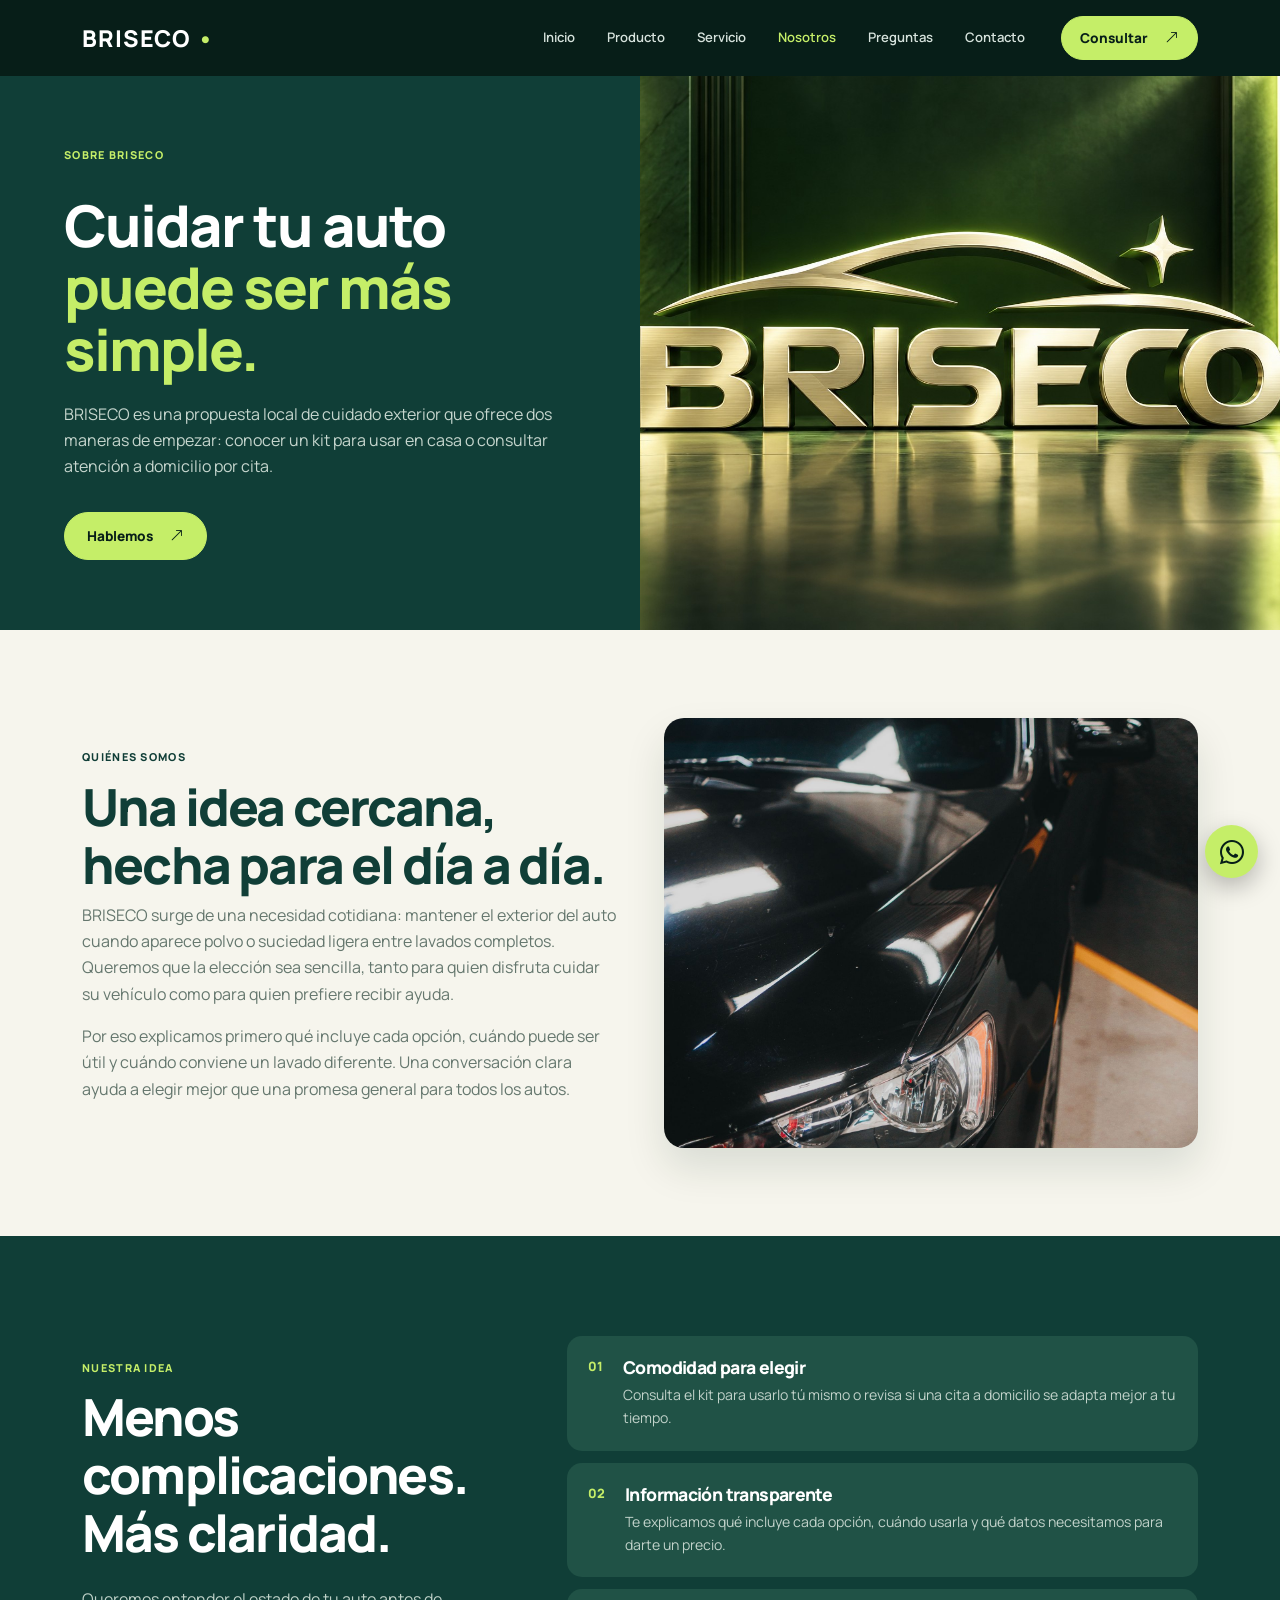
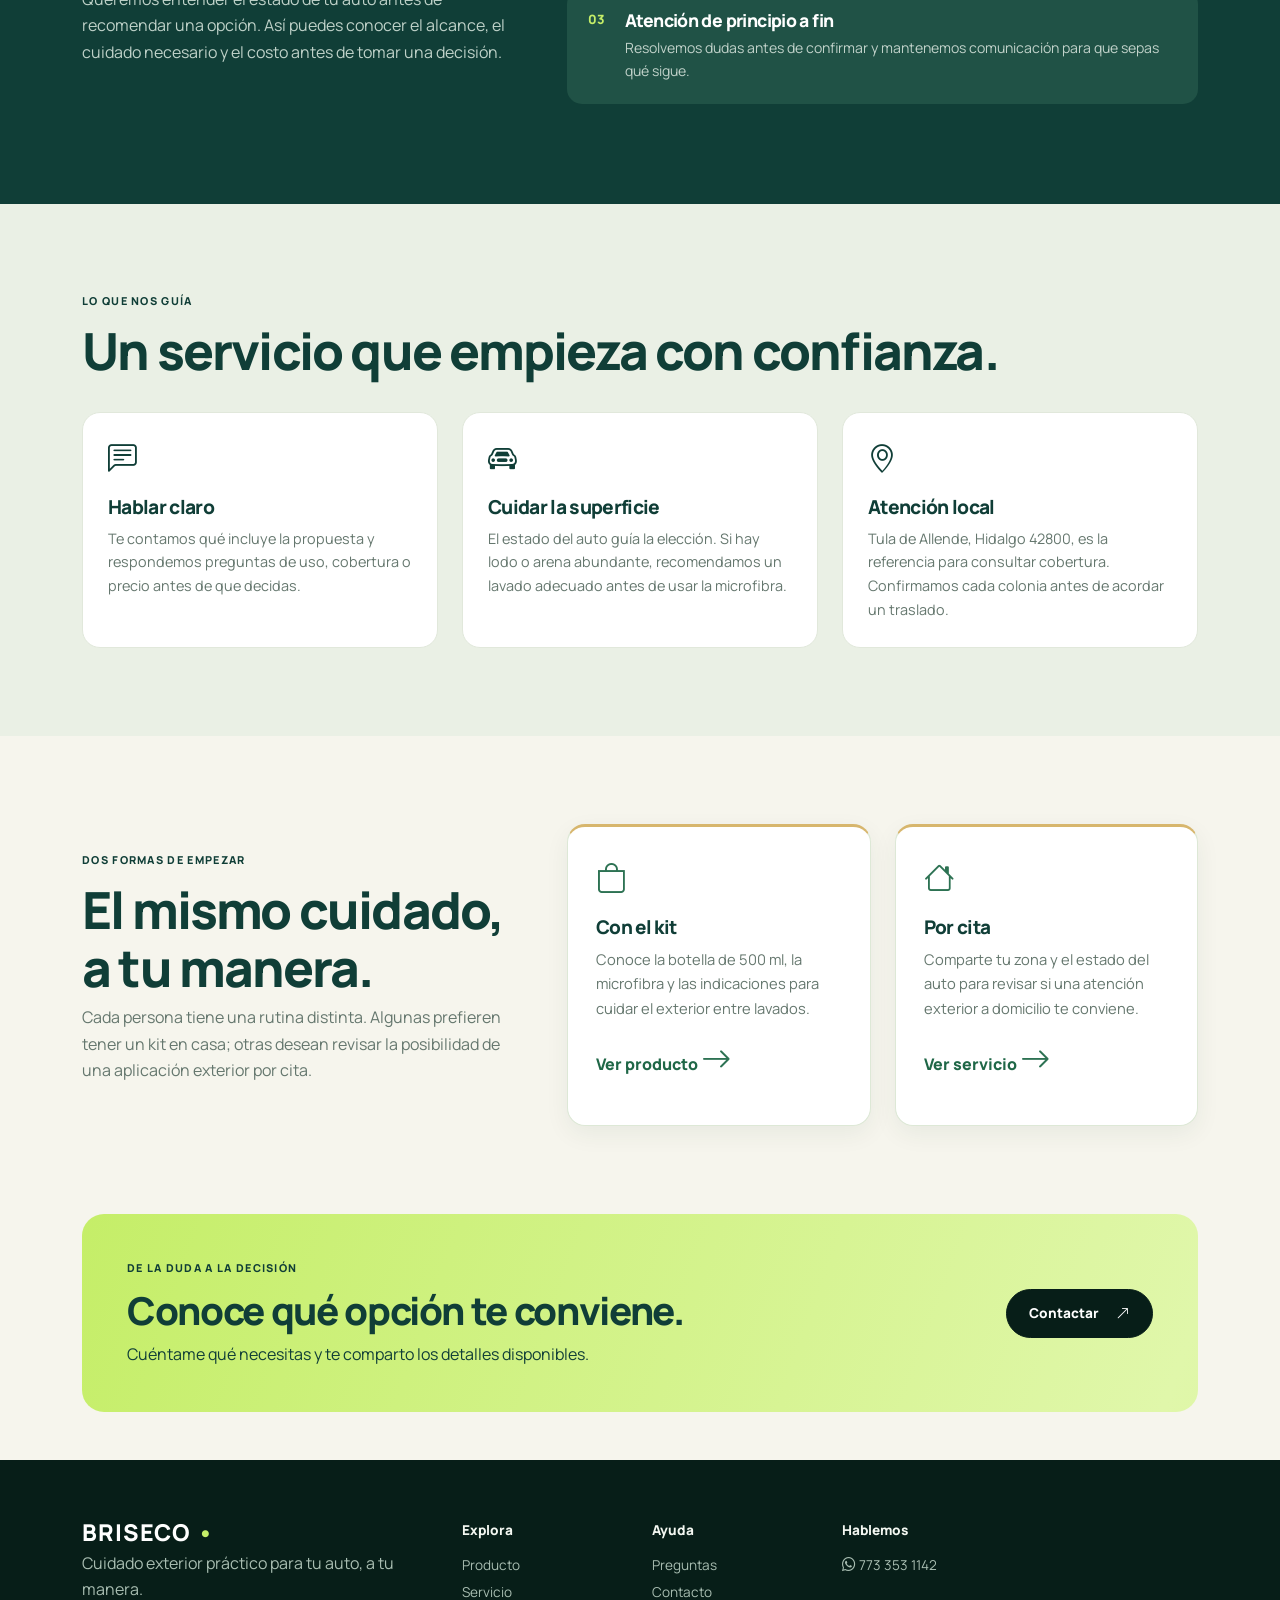
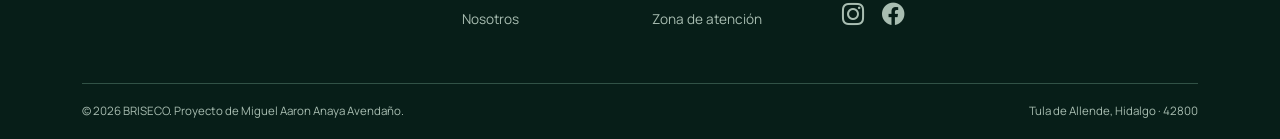
==== commit f097e8be: "Este es el avance final de enlaces y diseño Profa, aquí terminé de conectar las seis páginas. Revisé" ====
--- a/nosotros.html
+++ b/nosotros.html
@@ -40,7 +40,7 @@
                         <p class="eyebrow light-text">SOBRE BRISECO</p>
                         <h1>Cuidar tu auto<br><span>puede ser más simple.</span></h1>
                         <p>BRISECO es una propuesta local de cuidado exterior que ofrece dos maneras de empezar: conocer un kit para usar en casa o consultar atención a domicilio por cita.</p>
-                        <div><a class="btn btn-lima mt-3" href="https://wa.me/527733531142" target="_blank" rel="noopener noreferrer">Hablemos <i class="bi bi-arrow-up-right" aria-hidden="true"></i></a></div>
+                        <div><a class="btn btn-lima mt-3" href="contacto.html#formulario">Hablemos <i class="bi bi-arrow-up-right" aria-hidden="true"></i></a></div>
                     </div>
                     <div class="col-lg-6 page-hero-image"><img src="img/marca-briseco.jpg" alt="Logotipo dorado de BRISECO"></div>
                 </div>
@@ -104,14 +104,15 @@
             </div>
         </section>
 
-        <section class="container pb-5"><div class="cta-panel d-flex flex-column flex-lg-row align-items-lg-center justify-content-between"><div><p class="eyebrow">DE LA DUDA A LA DECISIÓN</p><h2>Conoce qué opción te conviene.</h2><p>Cuéntame qué necesitas y te comparto los detalles disponibles.</p></div><a class="btn btn-dark-green" href="https://wa.me/527733531142" target="_blank" rel="noopener noreferrer">Contactar <i class="bi bi-arrow-up-right" aria-hidden="true"></i></a></div></section>
+        <section class="container pb-5"><div class="cta-panel d-flex flex-column flex-lg-row align-items-lg-center justify-content-between"><div><p class="eyebrow">DE LA DUDA A LA DECISIÓN</p><h2>Conoce qué opción te conviene.</h2><p>Cuéntame qué necesitas y te comparto los detalles disponibles.</p></div><a class="btn btn-dark-green" href="contacto.html#formulario">Contactar <i class="bi bi-arrow-up-right" aria-hidden="true"></i></a></div></section>
     </main>
-
     <footer class="site-footer">
         <div class="container">
             <div class="row g-4">
                 <div class="col-lg-4"><a class="footer-brand" href="index.html">BRISECO<span>•</span></a><p>Cuidado exterior práctico para tu auto, a tu manera.</p></div>
-                <div class="col-lg-4 ms-lg-auto"><h2>Hablemos</h2><a href="https://wa.me/527733531142" target="_blank" rel="noopener noreferrer"><i class="bi bi-whatsapp" aria-hidden="true"></i> 773 353 1142</a><div class="social-links"><a href="https://www.instagram.com/briseco.mx/" target="_blank" rel="noopener noreferrer" aria-label="Instagram de BRISECO"><i class="bi bi-instagram" aria-hidden="true"></i></a><a href="https://www.facebook.com/share/19xxkoG2mr/" target="_blank" rel="noopener noreferrer" aria-label="Facebook de BRISECO"><i class="bi bi-facebook" aria-hidden="true"></i></a></div></div>
+                <div class="col-6 col-lg-2"><h2>Explora</h2><a href="producto.html">Producto</a><a href="servicio.html">Servicio</a><a href="nosotros.html">Nosotros</a></div>
+                <div class="col-6 col-lg-2"><h2>Ayuda</h2><a href="preguntas.html">Preguntas</a><a href="contacto.html">Contacto</a><a href="contacto.html#ubicacion">Zona de atención</a></div>
+                <div class="col-lg-4"><h2>Hablemos</h2><a href="https://wa.me/527733531142" target="_blank" rel="noopener noreferrer"><i class="bi bi-whatsapp" aria-hidden="true"></i> 773 353 1142</a><div class="social-links"><a href="https://www.instagram.com/briseco.mx/" target="_blank" rel="noopener noreferrer" aria-label="Instagram de BRISECO"><i class="bi bi-instagram" aria-hidden="true"></i></a><a href="https://www.facebook.com/share/19xxkoG2mr/" target="_blank" rel="noopener noreferrer" aria-label="Facebook de BRISECO"><i class="bi bi-facebook" aria-hidden="true"></i></a></div></div>
             </div>
             <div class="footer-bottom d-flex flex-column flex-md-row justify-content-between"><span>© 2026 BRISECO. Proyecto de Miguel Aaron Anaya Avendaño.</span><span>Tula de Allende, Hidalgo · 42800</span></div>
         </div>
--- a/style.css
+++ b/style.css
@@ -82,7 +82,6 @@
 .btn:hover {
     transform: translateY(-3px);
 }
-
 .btn-lima {
     color: #071e18;
     background: #c5ee68;
@@ -93,7 +92,23 @@
     background: #d8ff85;
     box-shadow: 0 10px 25px #c5ee682d;
 }
-
+.btn-outline-briseco {
+    color: white;
+    background: transparent;
+    border: 1px solid #6d8e80;
+}
+.btn-outline-briseco:hover {
+    color: white;
+    background: #1a4538;
+}
+.section-space .btn-outline-briseco {
+    color: #103e37;
+    border-color: #103e37;
+}
+.section-space .btn-outline-briseco:hover {
+    color: white;
+    background: #103e37;
+}
 .btn-dark-green {
     color: white;
     background: #071e18;
@@ -103,7 +118,6 @@
     color: white;
     background: #245a49;
 }
-
 .nav-boton {
     margin-left: 20px;
     padding: 11px 18px;
@@ -204,7 +218,6 @@
     margin-top: 3px;
     font-size: 0.82rem;
 }
-
 .section-space {
     padding: 88px 0;
 }
@@ -274,7 +287,6 @@
     transform: translateY(-3px);
     background: #c5ee68;
 }
-
 .dark-section {
     color: white;
     background: #103e37;
@@ -287,6 +299,15 @@
 }
 .muted-light {
     color: #bed1c8;
+}
+.text-link-light {
+    display: inline-block;
+    margin-top: 12px;
+    color: #c5ee68;
+    font-weight: 800;
+}
+.text-link-light:hover {
+    color: white;
 }
 .benefit-item {
     display: flex;
@@ -315,46 +336,6 @@
     color: #c1d2ca;
     font-size: 0.88rem;
 }
-
-.soft-section {
-    background: #eaf0e5;
-}
-.photo-frame {
-    overflow: hidden;
-    border-radius: 20px;
-    box-shadow: 0 20px 40px #092d1b1e;
-    transition: box-shadow .5s ease, transform .5s ease;
-}
-.photo-frame:hover {
-    transform: translateY(-6px);
-    box-shadow: 0 26px 48px #092d1b30;
-}
-.photo-frame img {
-    display: block;
-    width: 100%;
-    height: 430px;
-    object-fit: cover;
-    transition: transform .5s;
-}
-.photo-frame:hover img {
-    transform: scale(1.08);
-}
-
-body.animaciones .visible .photo-frame,
-body.animaciones .visible .benefit-item {
-    animation: aparecerTarjeta .65s ease backwards;
-}
-body.animaciones .visible .benefit-item:nth-child(2) {
-    animation-delay: .12s;
-}
-body.animaciones .visible .benefit-item:nth-child(3) {
-    animation-delay: .24s;
-}
-@keyframes aparecerTarjeta {
-    from { opacity: 0; transform: translateY(20px); }
-    to { opacity: 1; transform: translateY(0); }
-}
-
 .step-card {
     height: 100%;
     padding: 24px;
@@ -404,12 +385,6 @@
 .cta-panel .btn {
     flex: none;
 }
-
-@keyframes brilloFondo {
-    0%, 100% { background-position: 0% 50%; }
-    50% { background-position: 100% 50%; }
-}
-
 .page-hero {
     color: white;
     background: #103e37;
@@ -448,7 +423,29 @@
     transform: scale(1.06);
     filter: brightness(1.08);
 }
-
+.soft-section {
+    background: #eaf0e5;
+}
+.photo-frame {
+    overflow: hidden;
+    border-radius: 20px;
+    box-shadow: 0 20px 40px #092d1b1e;
+    transition: box-shadow .5s ease, transform .5s ease;
+}
+.photo-frame:hover {
+    transform: translateY(-6px);
+    box-shadow: 0 26px 48px #092d1b30;
+}
+.photo-frame img {
+    display: block;
+    width: 100%;
+    height: 430px;
+    object-fit: cover;
+    transition: transform .5s;
+}
+.photo-frame:hover img {
+    transform: scale(1.08);
+}
 .feature-box {
     height: 100%;
     padding: 25px;
@@ -475,7 +472,6 @@
     color: #65776e;
     font-size: 0.9rem;
 }
-
 .info-card {
     height: 100%;
     padding: 28px;
@@ -515,22 +511,6 @@
 .info-card a:hover {
     color: #103e37;
 }
-.numbered-list {
-    display: flex;
-    gap: 18px;
-    margin-bottom: 25px;
-}
-.numbered-list > span {
-    color: #8aad45;
-    font-weight: 800;
-}
-.numbered-list h3 {
-    font-size: 1.05rem;
-}
-.numbered-list p {
-    color: #65776e;
-}
-
 .check-list {
     padding: 0;
     list-style: none;
@@ -547,7 +527,21 @@
     color: #477b41;
     font-weight: 800;
 }
-
+.numbered-list {
+    display: flex;
+    gap: 18px;
+    margin-bottom: 25px;
+}
+.numbered-list > span {
+    color: #8aad45;
+    font-weight: 800;
+}
+.numbered-list h3 {
+    font-size: 1.05rem;
+}
+.numbered-list p {
+    color: #65776e;
+}
 .accordion-item {
     margin-bottom: 12px;
     overflow: hidden;
@@ -575,7 +569,6 @@
 .accordion-body {
     color: #62756b;
 }
-
 .contact-method {
     display: block;
     height: 100%;
@@ -669,7 +662,6 @@
 .map-frame:hover {
     box-shadow: 0 18px 35px #173c2a25;
 }
-
 .site-footer {
     padding: 55px 0 20px;
     color: #f3f7f1;
@@ -731,12 +723,6 @@
     transform: scale(1.1);
     color: #071e18;
 }
-
-@keyframes pulso {
-    0%, 100% { box-shadow: 0 9px 25px #0004; }
-    50% { box-shadow: 0 9px 28px #c5ee6899; }
-}
-
 body.animaciones main > section:not(.hero-home):not(.page-hero) {
     opacity: 0;
     transform: translateY(28px);
@@ -746,42 +732,107 @@
     opacity: 1;
     transform: translateY(0);
 }
+body.animaciones .visible .offer-card,
+body.animaciones .visible .feature-box,
+body.animaciones .visible .info-card,
+body.animaciones .visible .step-card,
+body.animaciones .visible .contact-method,
+body.animaciones .visible .accordion-item,
+body.animaciones .visible .photo-frame,
+body.animaciones .visible .benefit-item,
+body.animaciones .visible .numbered-list,
+body.animaciones .visible .form-card,
+body.animaciones .visible .map-frame {
+    animation: aparecerTarjeta .65s ease backwards;
+}
+body.animaciones .visible .row > div:nth-child(2) .offer-card,
+body.animaciones .visible .row > div:nth-child(2) .feature-box,
+body.animaciones .visible .row > div:nth-child(2) .info-card,
+body.animaciones .visible .row > div:nth-child(2) .step-card,
+body.animaciones .visible .row > div:nth-child(2) .contact-method {
+    animation-delay: .12s;
+}
+body.animaciones .visible .row > div:nth-child(3) .feature-box,
+body.animaciones .visible .row > div:nth-child(3) .info-card,
+body.animaciones .visible .row > div:nth-child(3) .step-card,
+body.animaciones .visible .row > div:nth-child(3) .contact-method {
+    animation-delay: .24s;
+}
+body.animaciones .visible .accordion-item:nth-child(2) {
+    animation-delay: .08s;
+}
+body.animaciones .visible .accordion-item:nth-child(3) {
+    animation-delay: .16s;
+}
+body.animaciones .visible .benefit-item:nth-child(2),
+body.animaciones .visible .numbered-list:nth-child(2) {
+    animation-delay: .12s;
+}
+body.animaciones .visible .benefit-item:nth-child(3),
+body.animaciones .visible .numbered-list:nth-child(3) {
+    animation-delay: .24s;
+}
 @keyframes aparecer {
     from { opacity: 0; transform: translateY(15px); }
     to { opacity: 1; transform: translateY(0); }
 }
+@keyframes aparecerImagen {
+    from { opacity: 0; transform: translateX(22px); }
+    to { opacity: 1; transform: translateX(0); }
+}
 @keyframes acercar {
     from { transform: scale(1.08); }
     to { transform: scale(1); }
 }
-@keyframes aparecerImagen {
-    from { opacity: 0; transform: translateX(22px); }
-    to { opacity: 1; transform: translateX(0); }
-}
-
+@keyframes aparecerTarjeta {
+    from { opacity: 0; transform: translateY(20px); }
+    to { opacity: 1; transform: translateY(0); }
+}
+@keyframes brilloFondo {
+    0%, 100% { background-position: 0% 50%; }
+    50% { background-position: 100% 50%; }
+}
+@keyframes pulso {
+    0%, 100% { box-shadow: 0 9px 25px #0004; }
+    50% { box-shadow: 0 9px 28px #c5ee6899; }
+}
 @media (max-width: 991px) {
+    .navbar .nav-link {
+        margin: 8px 0;
+    }
     .nav-boton {
         margin: 12px 0 14px;
     }
-    .page-hero-copy {
+    .hero-copy, .page-hero-copy {
         min-height: 0;
         padding: 65px 6%;
     }
+    .hero-visual {
+        min-height: 450px;
+    }
     .page-hero-image {
         min-height: 380px;
     }
-    .navbar .nav-link {
-        margin: 8px 0;
-    }
-    .hero-copy {
-        min-height: 0;
-        padding: 65px 6%;
+}
+@media (max-width: 767px) {
+    h2 {
+        font-size: 2rem;
+    }
+    .section-space {
+        padding: 62px 0;
+    }
+    .hero-copy h1 {
+        font-size: 3.1rem;
     }
     .hero-visual {
-        min-height: 450px;
-    }
-}
-@media (max-width: 767px) {
+        min-height: 360px;
+    }
+    .quick-strip .col-md-4 {
+        padding-left: 20px;
+    }
+    .offer-photo {
+        height: 260px;
+    }
     .page-hero-copy {
         padding: 58px 6%;
     }
@@ -791,26 +842,17 @@
     .page-hero-image {
         min-height: 310px;
     }
+    .photo-frame img {
+        height: 310px;
+    }
     .cta-panel {
         padding: 28px;
     }
-    .photo-frame img {
+    .form-card {
+        padding: 22px;
+    }
+    .map-frame {
         height: 310px;
-    }
-    .section-space {
-        padding: 62px 0;
-    }
-    .offer-photo {
-        height: 260px;
-    }
-    .hero-copy h1 {
-        font-size: 3.1rem;
-    }
-    .hero-visual {
-        min-height: 360px;
-    }
-    .quick-strip .col-md-4 {
-        padding-left: 20px;
     }
 }
 @media (prefers-reduced-motion: reduce) {
